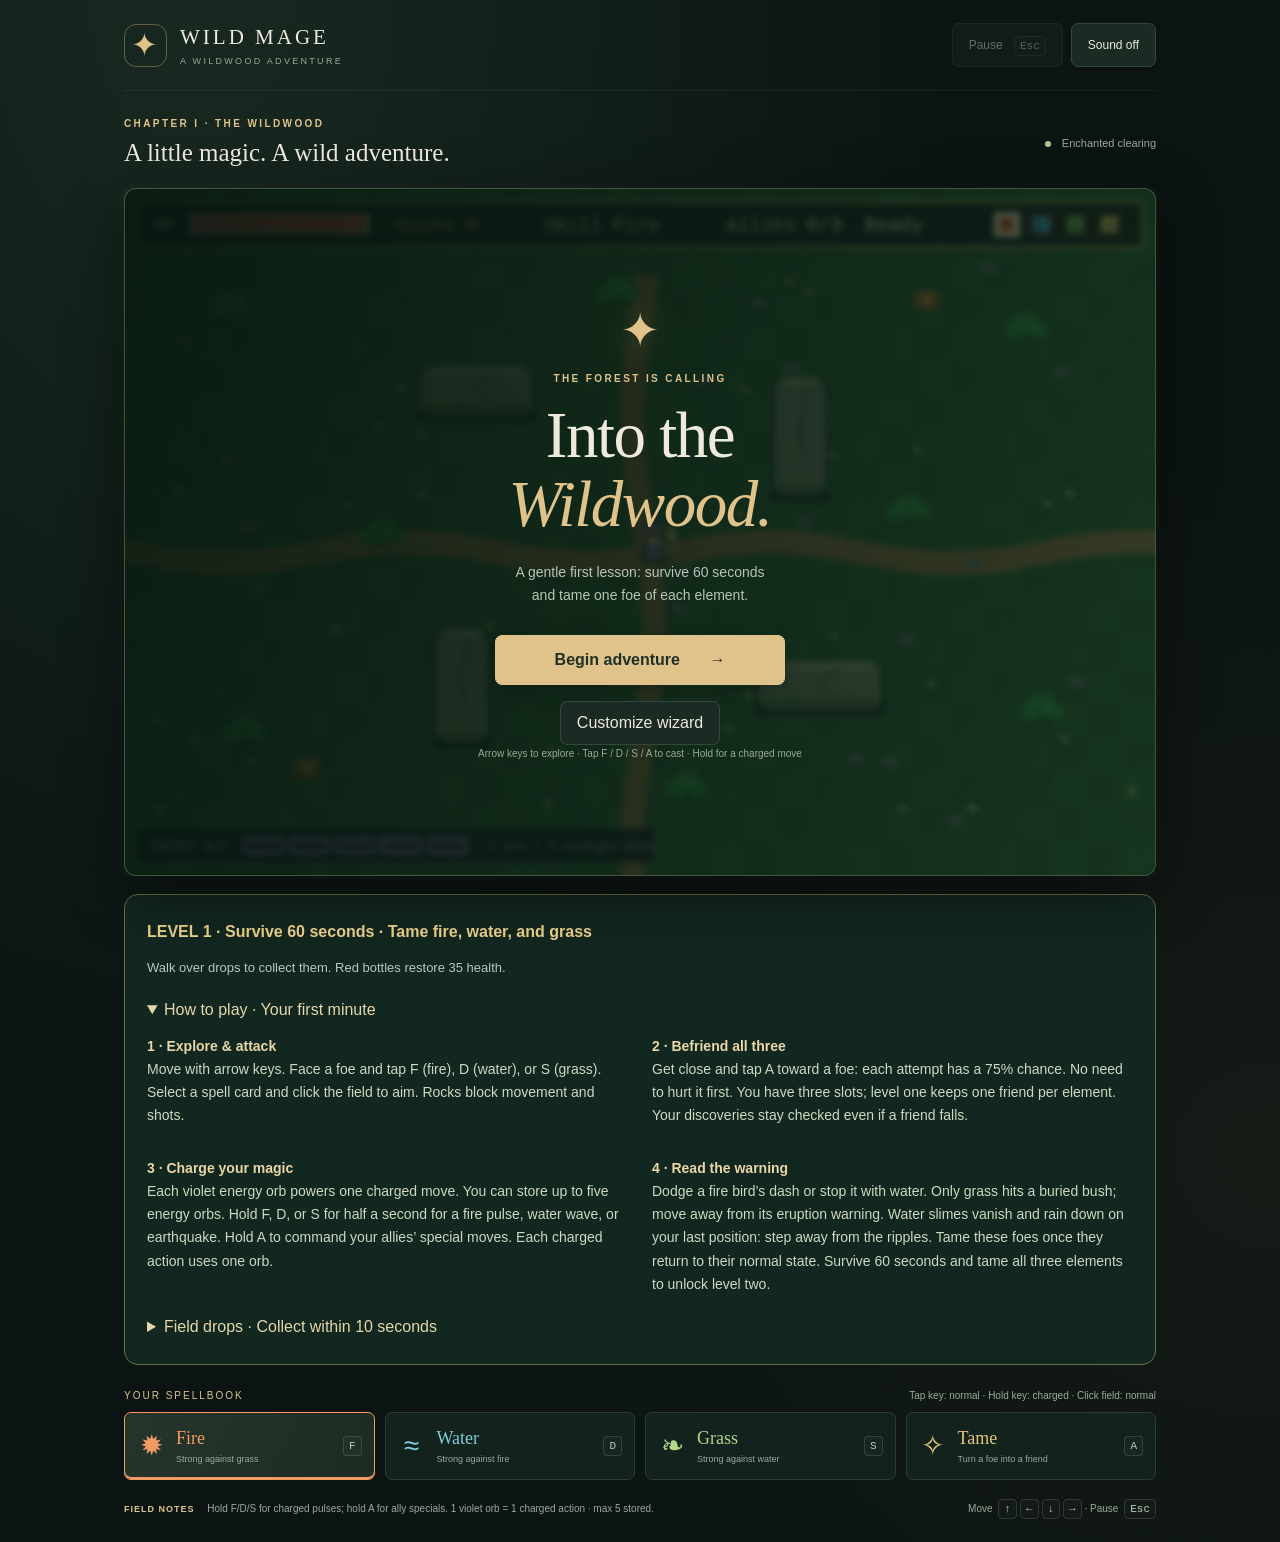
==== index.html @ be99b83e "Enable Ace glow overlay in live game" ====
<!DOCTYPE html>
<html lang="en">
<head>
  <meta charset="UTF-8" />
  <meta name="viewport" content="width=device-width, initial-scale=1.0" />
  <meta name="theme-color" content="#101c19" />
  <title>Wild Mage — Into the Wildwood</title>
  <link rel="stylesheet" href="style.css" />

</head>
<body>
  <main class="game-shell">
    <header class="title-bar">
      <a class="brand" href="./" aria-label="Wild Mage home"><span class="brand-mark" aria-hidden="true">✦</span><span>WILD MAGE<small>A WILDWOOD ADVENTURE</small></span></a>
      <div class="header-actions">

        <button id="pauseButton" type="button" disabled>Pause <kbd>Esc</kbd></button>
        <button id="muteButton" type="button" aria-pressed="true" aria-label="Sound muted. Enable sound">Sound off</button>
      </div>
    </header>
    <p id="wizardNotice" class="start-tip" role="status"></p>
    <div class="world-heading"><div><p class="eyebrow">CHAPTER I · THE WILDWOOD</p><h1>A little magic. A wild adventure.</h1></div><span class="world-tag"><i></i> Enchanted clearing</span></div>
    <section class="canvas-frame" aria-label="Wild Mage game">
      <canvas id="gameCanvas" width="960" height="640" tabindex="0" aria-label="Game field. Move with arrow keys. F fire, D water, S grass, A tame. Escape pauses.">Your browser needs Canvas support to play Wild Mage.</canvas>
      <div id="startScreen" class="overlay">
        <div class="panel">
          <div class="sigil" aria-hidden="true">✦</div><p class="eyebrow">THE FOREST IS CALLING</p>
          <h2>Into the<br><em>Wildwood.</em></h2>
          <p>A gentle first lesson: survive 60 seconds<br>and tame one foe of each element.</p>
          <button id="startButton" class="primary-button" type="button">Begin adventure <span aria-hidden="true">→</span></button>

          <button id="customizeStart" type="button">Customize wizard</button>
          <p class="start-tip">Arrow keys to explore · Tap F / D / S / A to cast · Hold for a charged move</p>
        </div>
      </div>
      <div id="pauseScreen" class="overlay hidden">
        <div class="panel"><div class="sigil" aria-hidden="true">☾</div><p class="eyebrow">TAKE A BREATHER</p><h2>Forest at rest.</h2><p>Your adventure will be here when you return.</p><button id="resumeButton" class="primary-button" type="button">Resume adventure →</button><button id="customizePaused" type="button">Customize wizard</button><p class="start-tip">Or press Escape to continue</p></div>
      </div>
      <div id="levelCompleteScreen" class="overlay hidden"><div class="panel"><p class="eyebrow">CLEARING COMPLETE</p><h2>Three elements.<br>One team.</h2><p>You survived a minute and befriended fire, water, and grass. Your health is restored when you enter the next area.</p><button id="nextLevelButton" class="primary-button" type="button">Enter level two →</button></div></div>
      <div id="gameOverScreen" class="overlay hidden">
        <div class="panel"><p class="eyebrow">EVERY END IS A BEGINNING</p><h2>A spell<br>to remember.</h2><p id="finalScore">Final coins: 0</p><button id="restartButton" class="primary-button" type="button">Try again →</button><p class="start-tip">Press R to begin a new adventure</p></div>
      </div>
    </section>

    <section class="field-guide" aria-label="Tutorial and objectives"><p id="lessonProgress" role="status">LEVEL 1 · Survive 60 seconds · Tame fire, water, and grass</p><p id="activeBuffs">Walk over drops to collect them. Red bottles restore 35 health.</p>
      <details open><summary>How to play · Your first minute</summary><div class="guide-grid">
      <p><strong>1 · Explore & attack</strong>Move with arrow keys. Face a foe and tap F (fire), D (water), or S (grass). Select a spell card and click the field to aim. Rocks block movement and shots.</p>
      <p><strong>2 · Befriend all three</strong>Get close and tap A toward a foe: each attempt has a 75% chance. No need to hurt it first. You have three slots; level one keeps one friend per element. Your discoveries stay checked even if a friend falls.</p>
      <p><strong>3 · Charge your magic</strong>Each violet energy orb powers one charged move. You can store up to five energy orbs. Hold F, D, or S for half a second for a fire pulse, water wave, or earthquake. Hold A to command your allies’ special moves. Each charged action uses one orb.</p>
      <p><strong>4 · Read the warning</strong>Dodge a fire bird’s dash or stop it with water. Only grass hits a buried bush; move away from its eruption warning. Water slimes vanish and rain down on your last position: step away from the ripples. Tame these foes once they return to their normal state. Survive 60 seconds and tame all three elements to unlock level two.</p>
      </div></details>
      <details><summary>Field drops · Collect within 10 seconds</summary><div class="guide-grid">
      <p><strong>Collect before they vanish</strong>Coins, bonus items, energy, health potions, and slot charms disappear after 10 seconds of play if uncollected. Pausing freezes this timer. Every defeated foe drops coins and has a 10% bonus-item chance.</p>
      <p><strong>◇ Element shield · 20s</strong>Immunity to the element of the foe that dropped it. While active, a circular elemental field surrounds the mage in that element's colour.</p><p><strong>5 Rare union · 15s</strong>Five temporary helpers of the defeated foe’s element. They use no taming slots and do not count toward your lesson.</p>
      <p><strong>↗ Attack upgrade · Until replaced or defeated</strong>Randomly gives three spreading shots or an exploding shot. Applies to regular elemental attacks and lasts until you collect another attack upgrade or die.</p><p><strong>★ Ace · 8s</strong>Your spells hit every element, including buried or dashing foes, with bonus damage. You take no damage.</p>
      <p><strong>Violet energy</strong>Each orb can power one charged attack. You can keep up to five orbs in your inventory; extra orbs stay on the ground until their timer expires.</p><p><strong>Coins & health</strong>Every defeated foe drops coins. Red health bottles appear around the clearing at random intervals and heal 35 health.</p>
      </div></details></section>
    <section class="spell-section" aria-label="Spell selection">
      <div class="section-label"><span>YOUR SPELLBOOK</span><span>Tap key: normal · Hold key: charged · Click field: normal</span></div>
      <div class="spell-grid">
        <button class="spell-card" data-skill="0" style="--spell:#f29a65" aria-pressed="true"><span class="spell-icon" aria-hidden="true">✹</span><span><strong>Fire</strong><small>Strong against grass</small></span><kbd>F</kbd></button>
        <button class="spell-card" data-skill="1" style="--spell:#7bcddd" aria-pressed="false"><span class="spell-icon" aria-hidden="true">≈</span><span><strong>Water</strong><small>Strong against fire</small></span><kbd>D</kbd></button>
        <button class="spell-card" data-skill="2" style="--spell:#b2d88a" aria-pressed="false"><span class="spell-icon" aria-hidden="true">❧</span><span><strong>Grass</strong><small>Strong against water</small></span><kbd>S</kbd></button>
        <button class="spell-card" data-skill="3" style="--spell:#e4c77d" aria-pressed="false"><span class="spell-icon" aria-hidden="true">✧</span><span><strong>Tame</strong><small>Turn a foe into a friend</small></span><kbd>A</kbd></button>
      </div>
    </section>
    <footer class="hint-bar"><span><b>FIELD NOTES</b> Hold F/D/S for charged pulses; hold A for ally specials. 1 violet orb = 1 charged action · max 5 stored.</span><span>Move <kbd>↑</kbd><kbd>←</kbd><kbd>↓</kbd><kbd>→</kbd> · Pause <kbd>Esc</kbd></span></footer>
  </main>

  <dialog id="wizardDialog" aria-label="Customize your wizard"><button id="closeWizard" type="button" aria-label="Close character creator">Close ×</button><iframe id="wizardFrame" title="Wizard character generator"></iframe></dialog>
  <script src="game.js"></script>
  <script src="energy-orbs.js"></script>
  <script src="spread-upgrade.js"></script>
  <script src="shield-buff.js"></script>
  <script src="wizard-player.js"></script>
  <script src="wizard-flow-fix.js"></script>
  <script src="ace-glow.js"></script>

</body>
</html>
---- style.css ----
:root {
  color-scheme:dark;
  --ink:#eeeadd;
  --muted:#9aa99d;
  --gold:#dfc38b;
  --panel:#15231f;
  --edge:#33483c
}


* {
  box-sizing:border-box
}

body {
  margin:0;
  min-height:100vh;
  background:radial-gradient(ellipse at 15% 0%,#243b2e88,transparent 50%),radial-gradient(ellipse at 100% 75%,#55452a22,transparent 45%),#0b1412;
  color:var(--ink);
  font-family:Segoe UI,Arial,sans-serif
}

button,a {
  -webkit-tap-highlight-color:transparent
}

button {
  font:inherit;
  cursor:pointer
}

button:disabled {
  opacity:.4;
  cursor:default
}

button:focus-visible,a:focus-visible,canvas:focus-visible {
  outline:3px solid var(--gold);
  outline-offset:4px
}

button {
  border:1px solid var(--edge);
  border-radius:7px;
  background:#1b2a23;
  color:var(--ink);
  min-height:44px;
  padding:10px 16px
}

button:hover:not(:disabled) {
  background:#2b4032
}

kbd {
  font:11px Consolas,monospace;
  border:1px solid #ffffff20;
  border-radius:4px;
  padding:3px 5px;
  color:#becabd;
  background:#ffffff05
}

.game-shell {
  width:min(1100px,100%);
  margin:auto;
  padding:0 34px 24px
}

.title-bar {
  display:flex;
  justify-content:space-between;
  align-items:center;
  border-bottom:1px solid #ffffff0d;
  padding:23px 0
}

.brand {
  display:flex;
  align-items:center;
  gap:13px;
  text-decoration:none;
  color:var(--ink);
  font-family:Georgia,serif;
  font-size:21px;
  letter-spacing:3px
}

.brand-mark {
  display:grid;
  place-items:center;
  width:43px;
  height:43px;
  border:1px solid #bba16b77;
  border-radius:12px;
  color:var(--gold);
  font-size:32px
}

.brand small {
  display:block;
  font:9px Segoe UI,sans-serif;
  letter-spacing:2.3px;
  color:var(--muted);
  margin-top:6px
}

.header-actions {
  display:flex;
  gap:8px
}

.header-actions button {
  font-size:12px
}

.header-actions kbd {
  margin-left:8px
}

.world-heading {
  display:flex;
  justify-content:space-between;
  align-items:center;
  gap:16px;
  padding:27px 0 21px
}

.eyebrow {
  font-size:10px;
  letter-spacing:2.4px;
  font-weight:600;
  color:var(--gold);
  margin:0 0 10px
}

h1 {
  font:25px Georgia,serif;
  margin:0;
  font-weight:normal
}

.world-tag {
  white-space:nowrap;
  color:var(--muted);
  font-size:11px
}

.world-tag i {
  display:inline-block;
  width:6px;
  height:6px;
  border-radius:50%;
  background:#aac989;
  margin-right:8px
}

.canvas-frame {
  position:relative;
  border:1px solid #70815b88;
  border-radius:12px;
  background:#132418;
  box-shadow:0 18px 60px #0007,0 0 0 5px #ffffff03;
  aspect-ratio:3/2;
  overflow:hidden
}

canvas {
  width:100%;
  height:100%;
  display:block;
  image-rendering:pixelated;
  cursor:crosshair
}

.overlay {
  position:absolute;
  inset:0;
  display:grid;
  place-items:center;
  padding:18px;
  background:linear-gradient(110deg,#081710ed,#0d2015a8);
  backdrop-filter:blur(3px)
}

.overlay.hidden {
  display:none
}

.panel {
  width:min(520px,100%);
  text-align:center;
  padding:22px
}

.sigil {
  color:var(--gold);
  font-size:48px;
  margin-bottom:15px;
  text-shadow:0 0 40px #e4c77d55
}

.panel h2 {
  font:clamp(30px,5.5vw,65px)/1.06 Georgia,serif;
  letter-spacing:-1.5px;
  margin:17px 0 22px
}

.panel h2 em {
  color:var(--gold);
  font-weight:normal
}

.panel p:not(.eyebrow) {
  font-size:14px;
  line-height:1.7;
  color:#b7c4b6;
  margin:0
}

.primary-button {
  display:block;
  width:min(290px,100%);
  margin:27px auto 16px;
  background:var(--gold);
  color:#203024;
  font-weight:600;
  border-color:var(--gold);
  padding:15px 20px;
  box-shadow:0 4px 18px #0003
}

.primary-button:hover:not(:disabled) {
  background:#efdaa8
}

.primary-button span {
  margin-left:25px
}

.panel p.start-tip {
  font-size:10px;
  color:#98aa95
}

.spell-section {
  margin-top:25px
}

.section-label {
  display:flex;
  justify-content:space-between;
  color:var(--muted);
  font-size:10px;
  margin-bottom:11px
}

.section-label span:first-child {
  letter-spacing:2px;
  color:var(--gold)
}

.spell-grid {
  display:grid;
  grid-template-columns:repeat(4,1fr);
  gap:10px
}

.spell-card {
  display:flex;
  align-items:center;
  gap:11px;
  text-align:left;
  padding:15px 12px;
  background:#14221d;
  border-color:#2c3c32;
  position:relative
}

.spell-card[aria-pressed=true] {
  border-color:var(--spell);
  background:linear-gradient(120deg,#ffffff0b,transparent),#1c2c23;
  box-shadow:inset 0 -2px var(--spell)
}

.spell-icon {
  color:var(--spell);
  font-size:28px;
  width:28px;
  text-align:center
}

.spell-card strong {
  display:block;
  font:18px Georgia,serif;
  color:var(--spell)
}

.spell-card small {
  display:block;
  font-size:9px;
  margin-top:5px;
  color:var(--muted)
}

.spell-card kbd {
  margin-left:auto
}

.hint-bar {
  display:flex;
  justify-content:space-between;
  gap:20px;
  margin-top:20px;
  font-size:10px;
  color:var(--muted);
  line-height:1.8
}

.hint-bar b {
  font-size:9px;
  letter-spacing:1px;
  color:var(--gold);
  margin-right:10px
}

.hint-bar kbd {
  margin-left:3px
}

@media(max-width:720px) {
  .game-shell {
  padding:0 14px 20px
}

.title-bar {
  padding:16px 0
}

.brand {
  font-size:16px;
  letter-spacing:2px
}

.brand small {
  font-size:7px
}

.brand-mark {
  width:32px;
  height:36px;
  font-size:25px
}

.header-actions button {
  padding:8px;
  font-size:10px
}

.header-actions kbd,.world-tag {
  display:none
}

.world-heading {
  padding:20px 0 16px
}

h1 {
  font-size:21px
}

.spell-grid {
  grid-template-columns:repeat(2,1fr)
}

.panel {
  padding:8px
}

.panel h2 {
  font-size:32px;
  margin:8px 0 12px
}

.panel .sigil {
  font-size:25px;
  margin:0 0 6px
}

.panel .eyebrow {
  font-size:8px
}

.panel p:not(.eyebrow) {
  font-size:11px
}

.primary-button {
  margin:12px auto 8px;
  padding:10px
}

.hint-bar {
  flex-direction:column;
  gap:8px
}

.section-label {
  font-size:9px;
  gap:12px
}

.canvas-frame {
  min-height:300px;
  aspect-ratio:3/2
}

.panel p.start-tip {
  font-size:9px
}


}

.field-guide{margin:18px 0;padding:18px 22px;border:1px solid #65714b;border-radius:14px;background:#12271f;color:#ced8c2}.field-guide>p:first-child{color:#ecd28b;font-weight:700}.field-guide p{line-height:1.65;margin:6px 0 12px}.field-guide summary{cursor:pointer;padding:10px 0;color:#e5d7aa}.guide-grid{display:grid;grid-template-columns:1fr 1fr;gap:12px 24px;font-size:14px}.guide-grid strong{display:block;color:#e9d7a7}#activeBuffs{font-size:13px;color:#b6c9ba}@media(max-width:640px){.guide-grid{grid-template-columns:1fr}.field-guide{padding:14px}}

#wizardDialog{width:min(1280px,96vw);height:94vh;max-width:none;max-height:96vh;padding:42px 0 0;background:#071711;border:1px solid #a08a51;border-radius:16px;color:#f5ecd9;overflow:hidden}#wizardDialog::backdrop{background:#020c09db}#wizardFrame{width:100%;height:100%;border:0}#closeWizard{position:absolute;right:12px;top:6px;padding:4px 12px}#customizeStart,#customizePaused{display:block;margin:12px auto 0}#wizardNotice:empty{display:none}
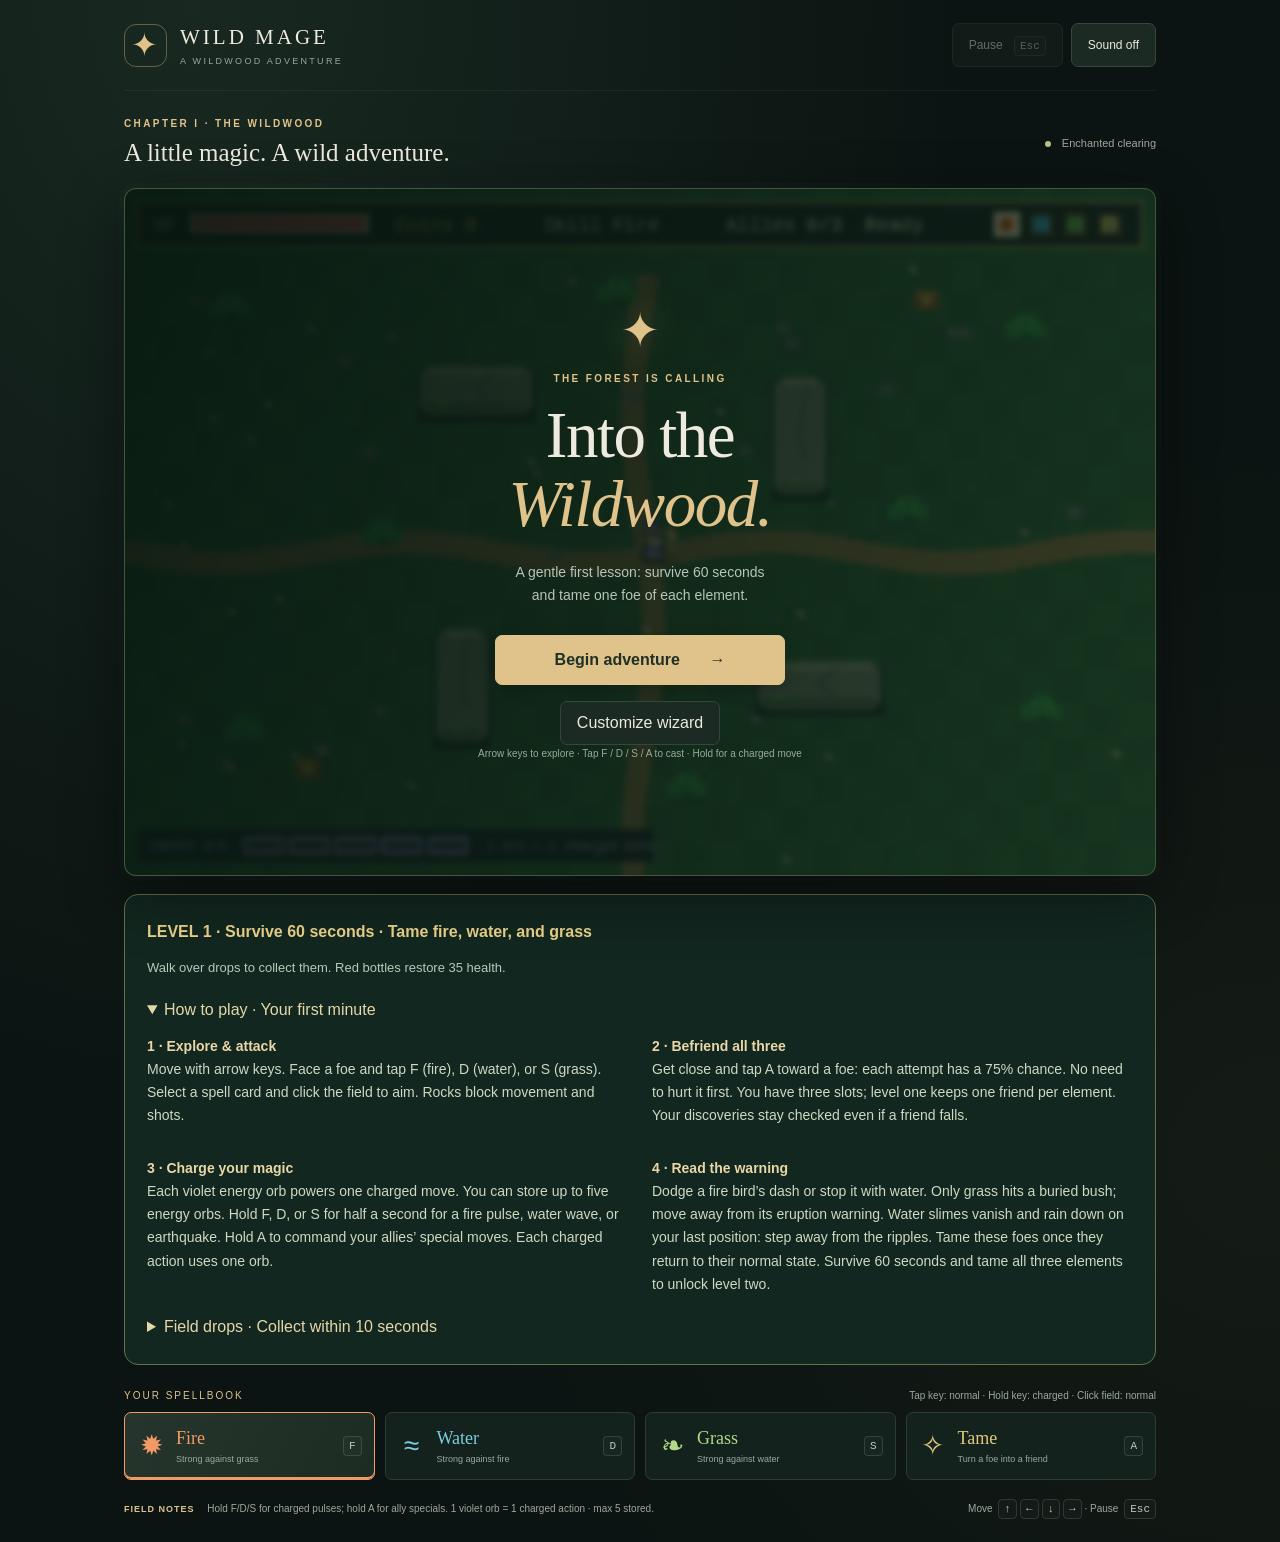
==== commit cbe868c2: "Load level progression rules for level 2 and 3" ====
--- a/index.html
+++ b/index.html
@@ -75,6 +75,7 @@
   <script src="wizard-player.js"></script>
   <script src="wizard-flow-fix.js"></script>
   <script src="ace-glow.js"></script>
+  <script src="level-progression.js"></script>
 
 </body>
 </html>
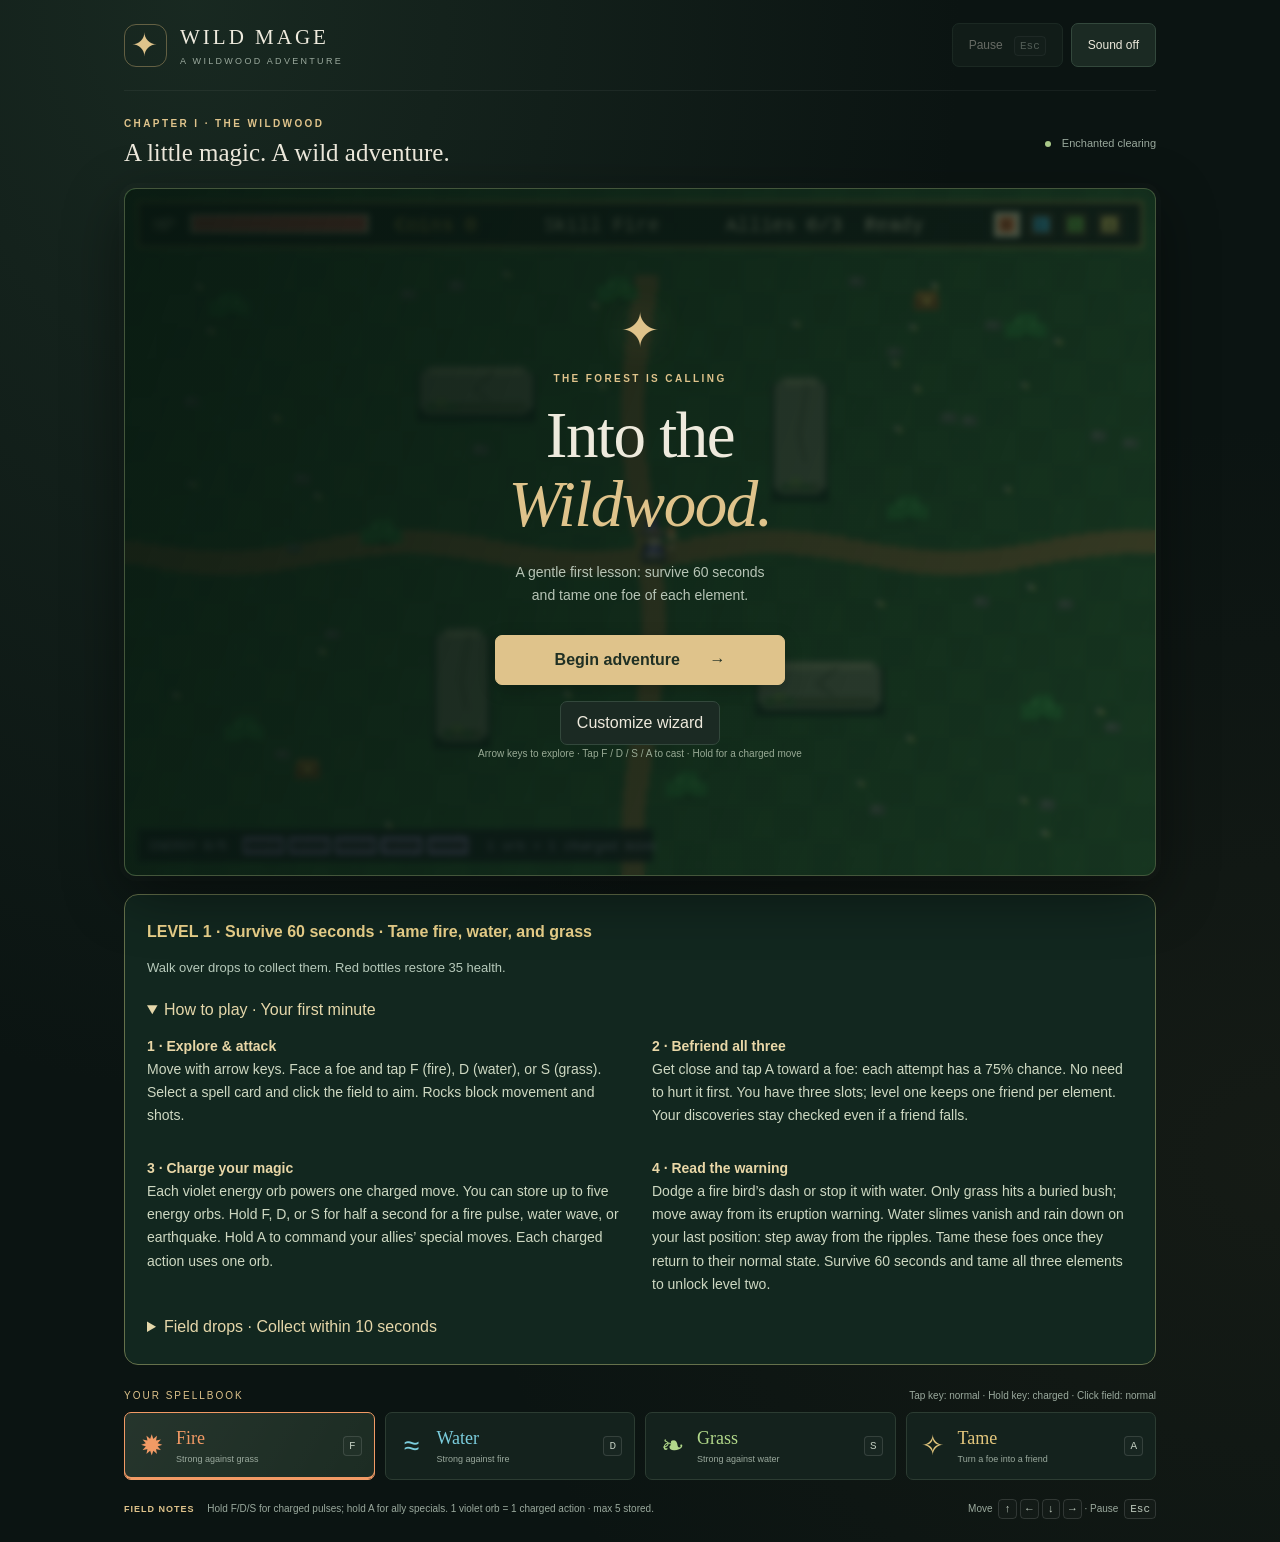
==== commit c020d7a4: "Load level 3 forest map" ====
--- a/index.html
+++ b/index.html
@@ -75,6 +75,7 @@
   <script src="wizard-player.js"></script>
   <script src="wizard-flow-fix.js"></script>
   <script src="ace-glow.js"></script>
+  <script src="level-three.js"></script>
   <script src="level-progression.js"></script>
 
 </body>
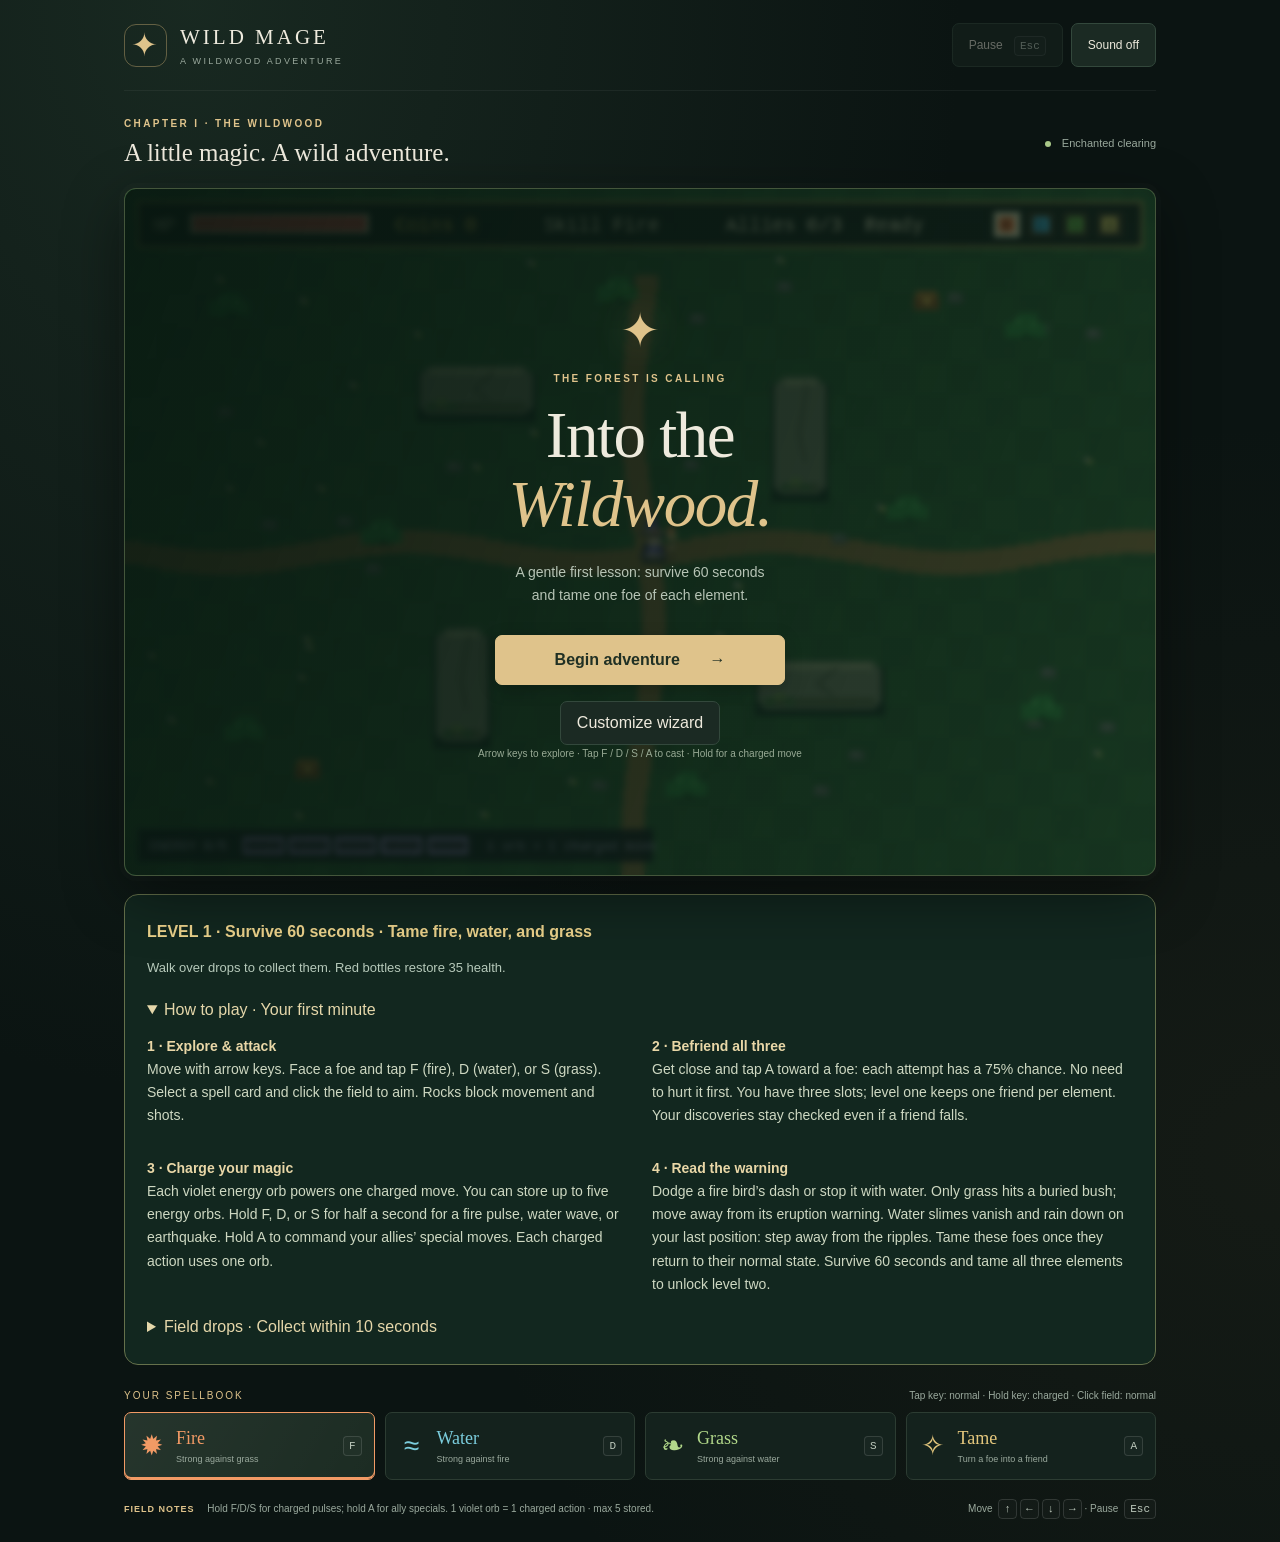
==== commit 4f7878f3: "Load directional aim assist" ====
--- a/index.html
+++ b/index.html
@@ -77,6 +77,7 @@
   <script src="ace-glow.js"></script>
   <script src="level-three.js"></script>
   <script src="level-progression.js"></script>
+  <script src="aim-assist.js"></script>
 
 </body>
 </html>
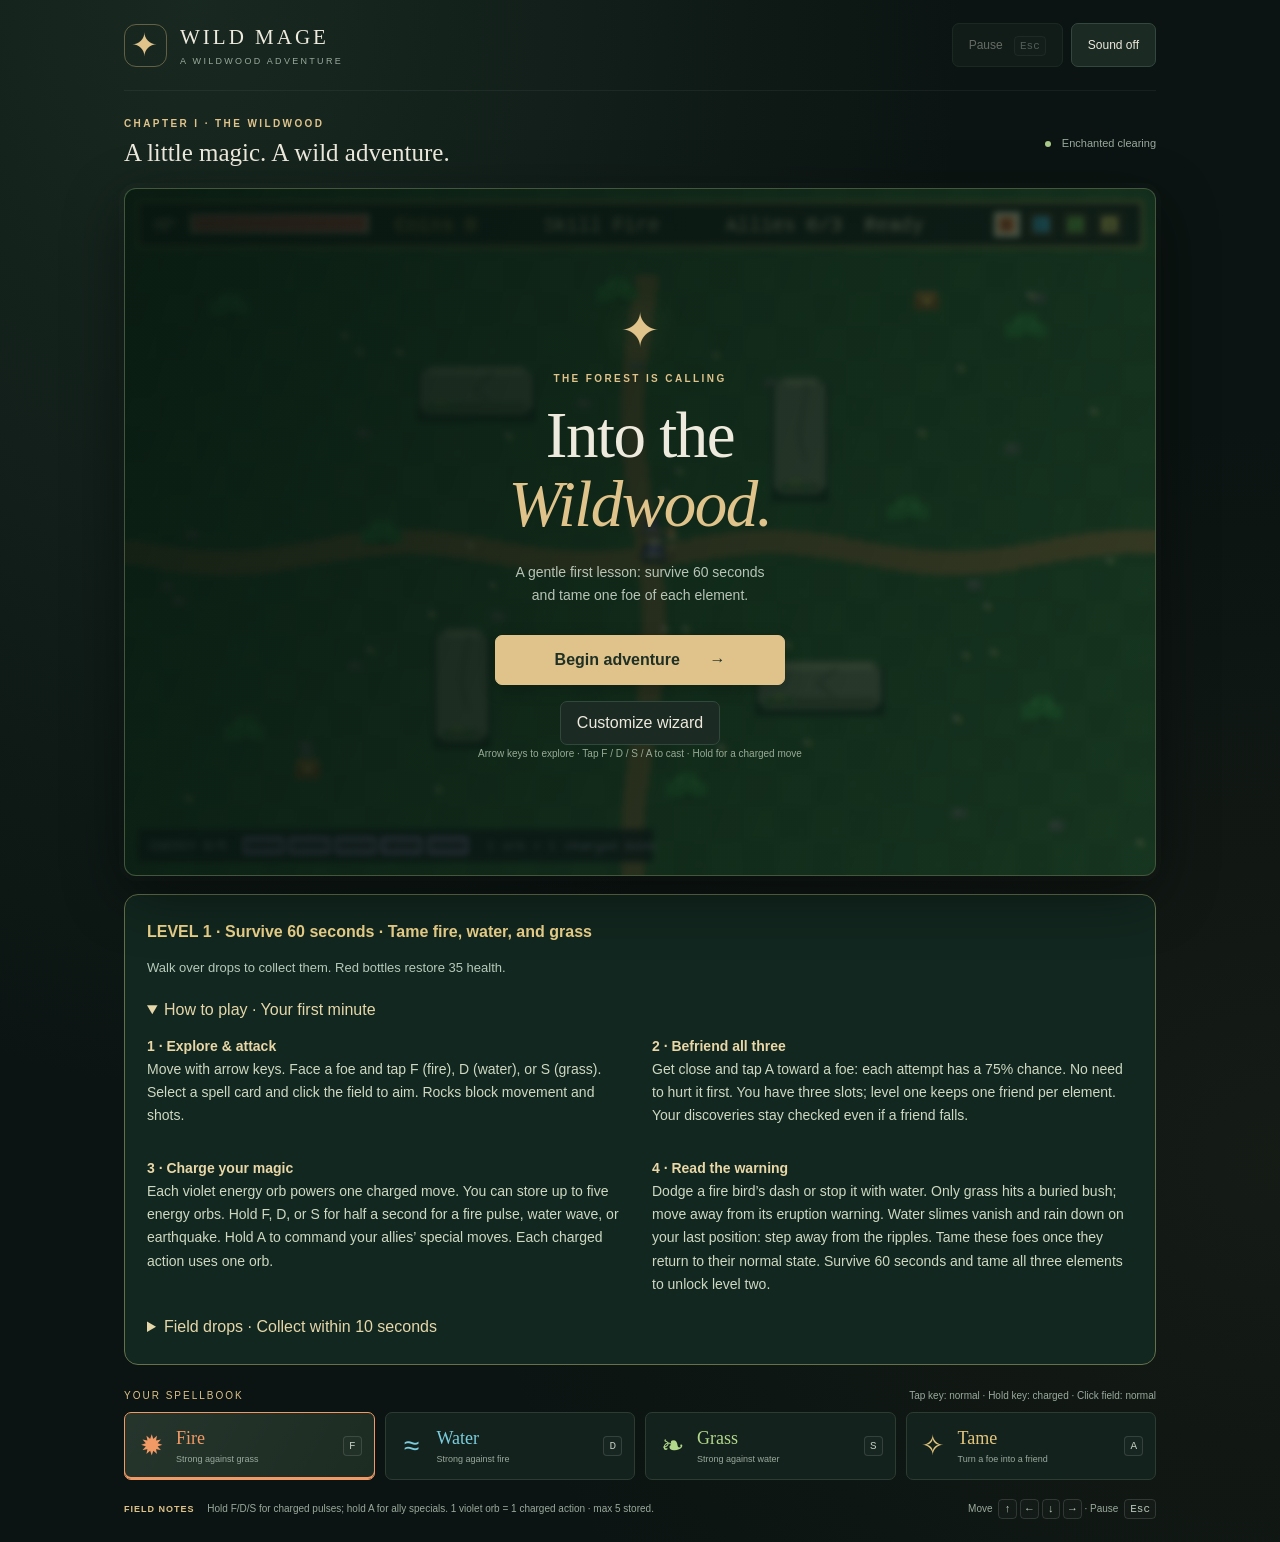
==== commit e7b2e5d8: "Update Ace guide to 20 seconds and 20 percent attack boost" ====
--- a/index.html
+++ b/index.html
@@ -52,7 +52,7 @@
       <details><summary>Field drops · Collect within 10 seconds</summary><div class="guide-grid">
       <p><strong>Collect before they vanish</strong>Coins, bonus items, energy, health potions, and slot charms disappear after 10 seconds of play if uncollected. Pausing freezes this timer. Every defeated foe drops coins and has a 10% bonus-item chance.</p>
       <p><strong>◇ Element shield · 20s</strong>Immunity to the element of the foe that dropped it. While active, a circular elemental field surrounds the mage in that element's colour.</p><p><strong>5 Rare union · 15s</strong>Five temporary helpers of the defeated foe’s element. They use no taming slots and do not count toward your lesson.</p>
-      <p><strong>↗ Attack upgrade · Until replaced or defeated</strong>Randomly gives three spreading shots or an exploding shot. Applies to regular elemental attacks and lasts until you collect another attack upgrade or die.</p><p><strong>★ Ace · 8s</strong>Your spells hit every element, including buried or dashing foes, with bonus damage. You take no damage.</p>
+      <p><strong>↗ Attack upgrade · Until replaced or defeated</strong>Randomly gives three spreading shots or an exploding shot. Applies to regular elemental attacks and lasts until you collect another attack upgrade or die.</p><p><strong>★ Ace · 20s</strong>Your spells hit every element, including buried or dashing foes, with a 20% attack boost. You take no damage.</p>
       <p><strong>Violet energy</strong>Each orb can power one charged attack. You can keep up to five orbs in your inventory; extra orbs stay on the ground until their timer expires.</p><p><strong>Coins & health</strong>Every defeated foe drops coins. Red health bottles appear around the clearing at random intervals and heal 35 health.</p>
       </div></details></section>
     <section class="spell-section" aria-label="Spell selection">
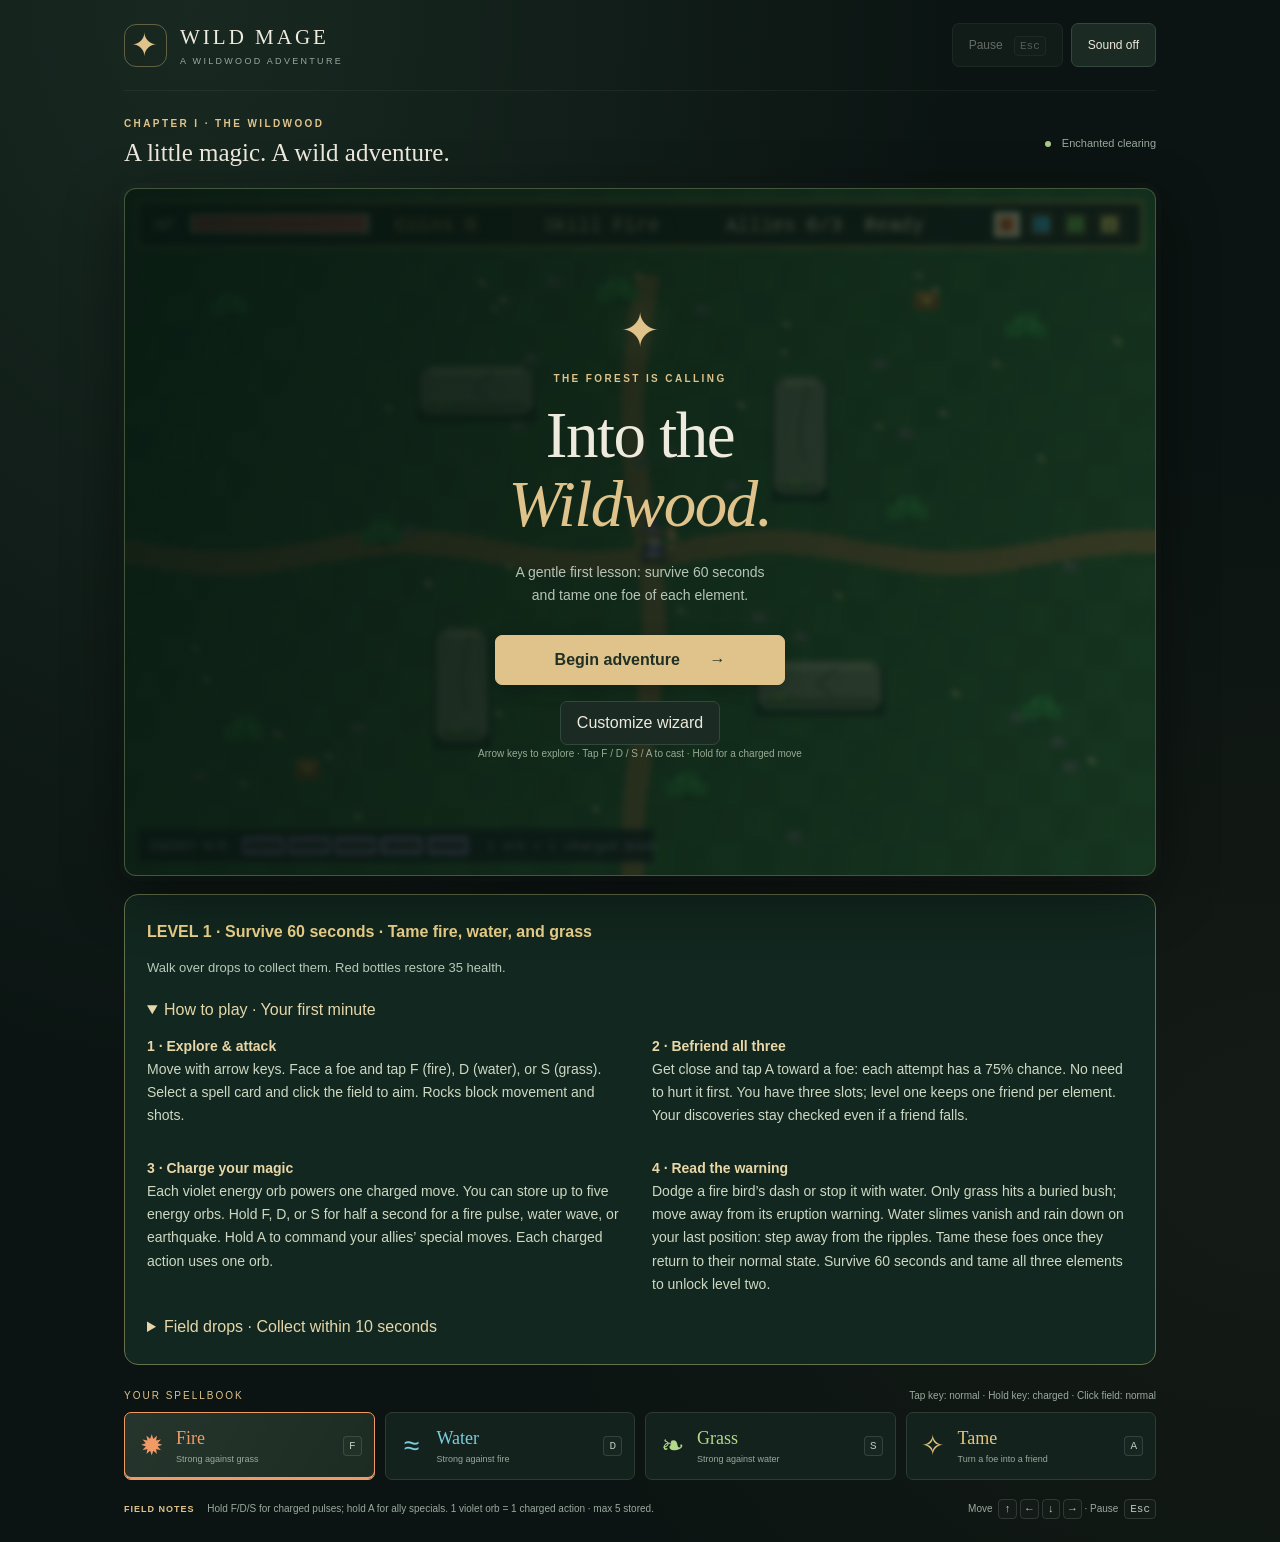
==== commit d30c20ef: "Fix combat and creator regressions; test the full script stack" ====
--- a/index.html
+++ b/index.html
@@ -73,7 +73,6 @@
   <script src="spread-upgrade.js"></script>
   <script src="shield-buff.js"></script>
   <script src="wizard-player.js"></script>
-  <script src="wizard-flow-fix.js"></script>
   <script src="ace-glow.js"></script>
   <script src="level-three.js"></script>
   <script src="level-progression.js"></script>
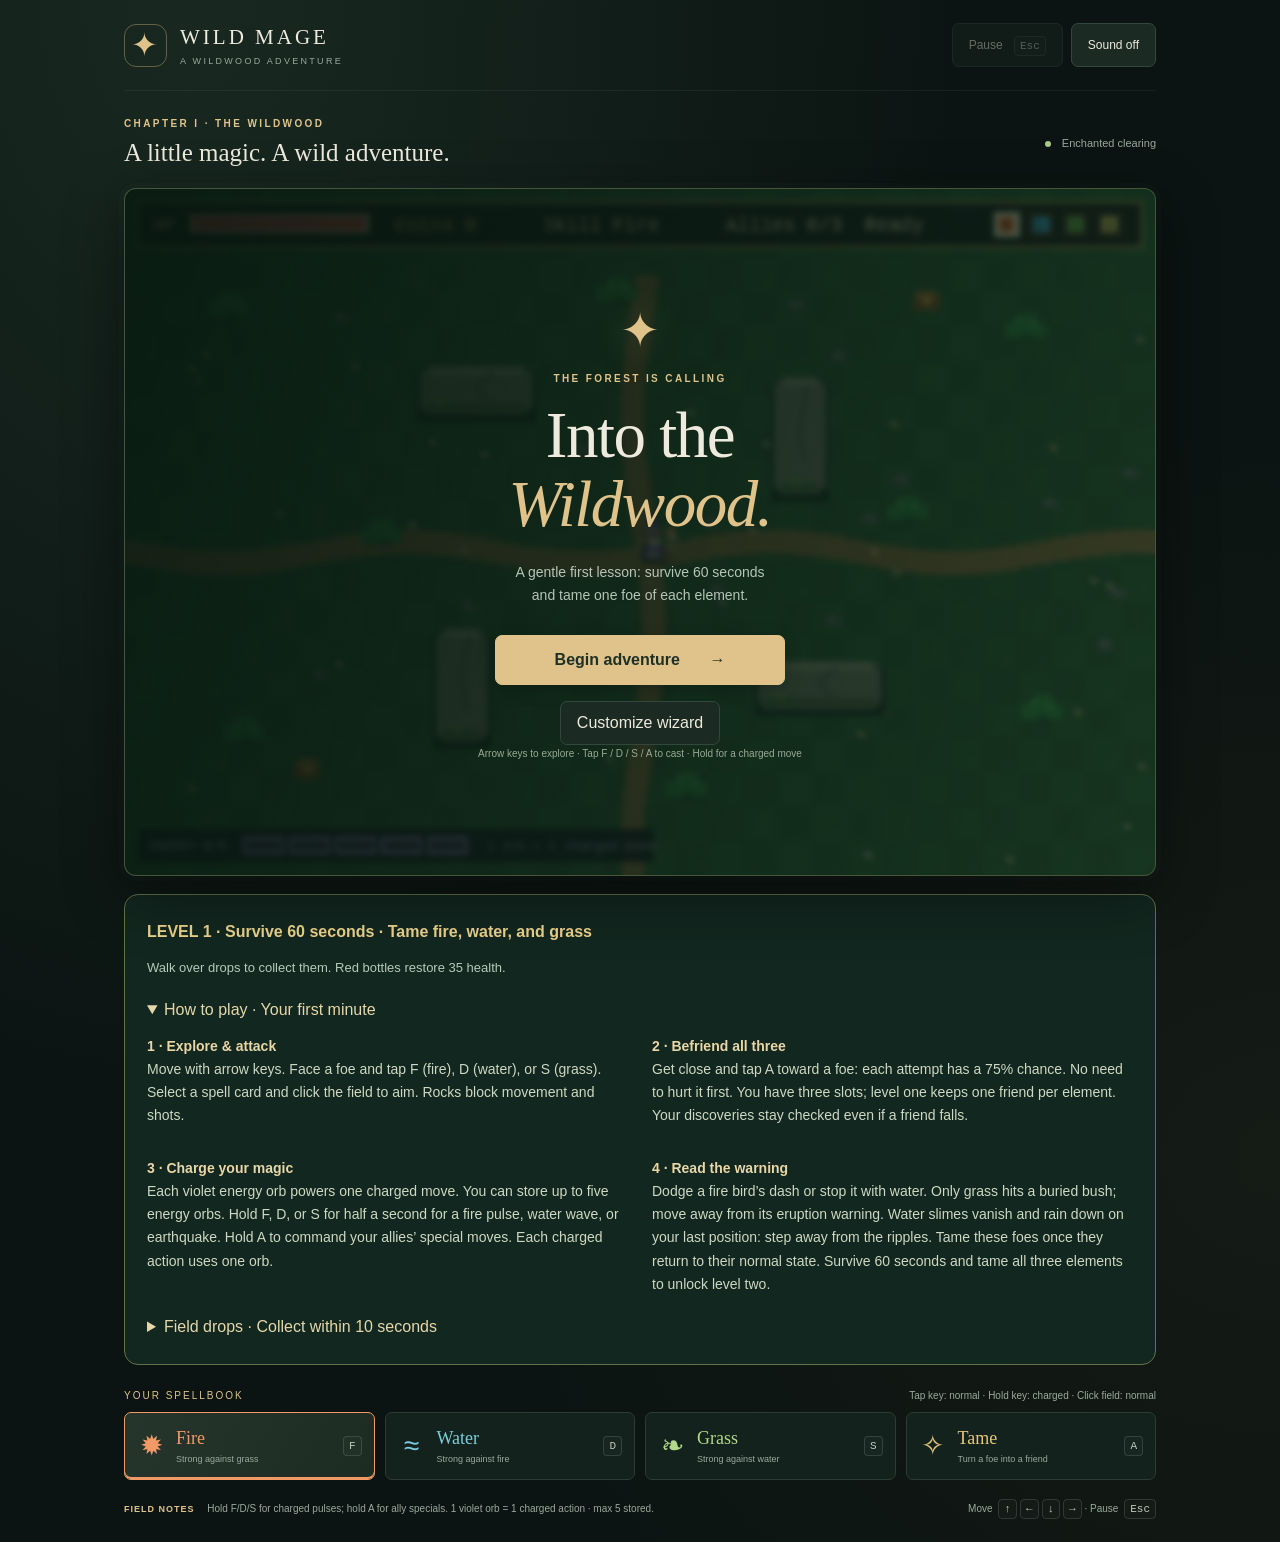
==== commit c7ffd0b5: "Load 50% larger charged move range override" ====
--- a/index.html
+++ b/index.html
@@ -70,6 +70,7 @@
   <dialog id="wizardDialog" aria-label="Customize your wizard"><button id="closeWizard" type="button" aria-label="Close character creator">Close ×</button><iframe id="wizardFrame" title="Wizard character generator"></iframe></dialog>
   <script src="game.js"></script>
   <script src="energy-orbs.js"></script>
+  <script src="charged-range.js"></script>
   <script src="spread-upgrade.js"></script>
   <script src="shield-buff.js"></script>
   <script src="wizard-player.js"></script>
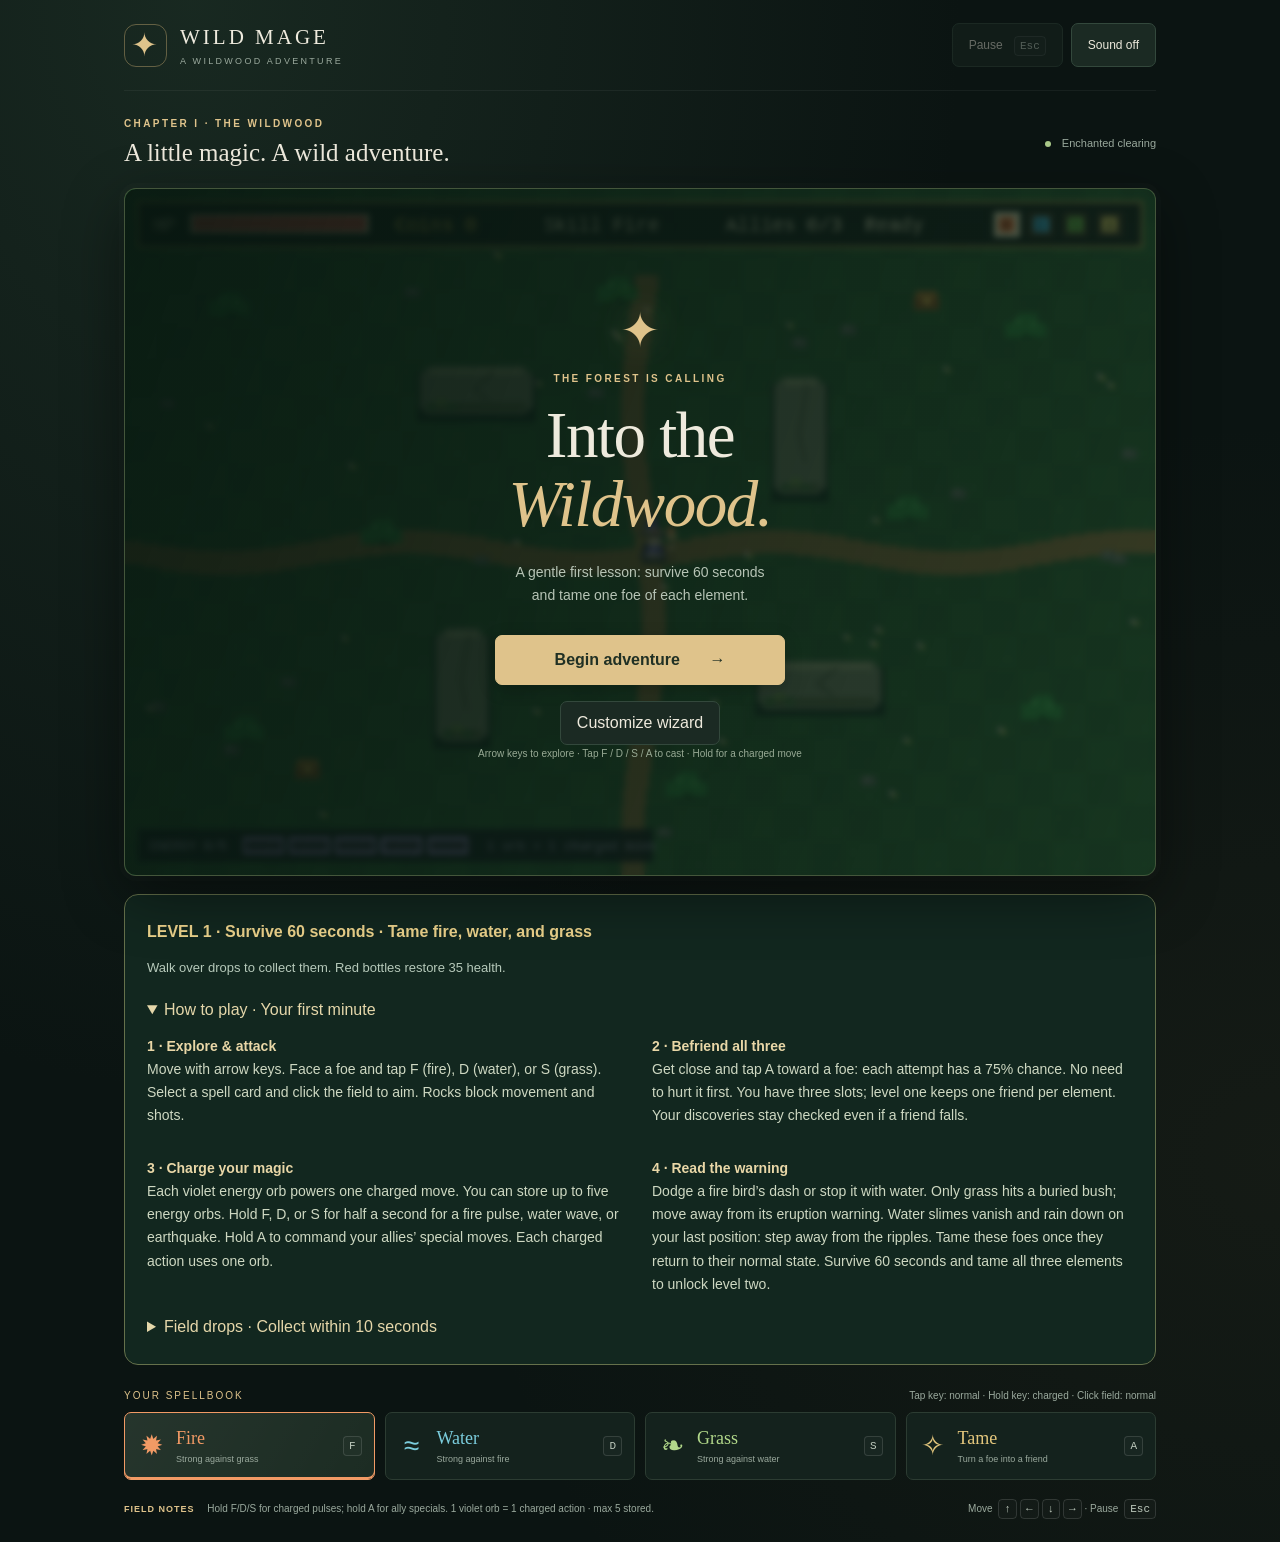
==== commit 56a59549: "Load approved grass charged sprite override" ====
--- a/index.html
+++ b/index.html
@@ -53,7 +53,7 @@
       <p><strong>Collect before they vanish</strong>Coins, bonus items, energy, health potions, and slot charms disappear after 10 seconds of play if uncollected. Pausing freezes this timer. Every defeated foe drops coins and has a 10% bonus-item chance.</p>
       <p><strong>◇ Element shield · 20s</strong>Immunity to the element of the foe that dropped it. While active, a circular elemental field surrounds the mage in that element's colour.</p><p><strong>5 Rare union · 15s</strong>Five temporary helpers of the defeated foe’s element. They use no taming slots and do not count toward your lesson.</p>
       <p><strong>↗ Attack upgrade · Until replaced or defeated</strong>Randomly gives three spreading shots or an exploding shot. Applies to regular elemental attacks and lasts until you collect another attack upgrade or die.</p><p><strong>★ Ace · 20s</strong>Your spells hit every element, including buried or dashing foes, with a 20% attack boost. You take no damage.</p>
-      <p><strong>Violet energy</strong>Each orb can power one charged attack. You can keep up to five orbs in your inventory; extra orbs stay on the ground until their timer expires.</p><p><strong>Coins & health</strong>Every defeated foe drops coins. Red health bottles appear around the clearing at random intervals and heal 35 health.</p>
+      <p><strong>Violet energy</strong>Each orb can power one charged attack. You can keep up to five energy orbs. Extra orbs stay on the ground until their timer expires.</p><p><strong>Coins & health</strong>Every defeated foe drops coins. Red health bottles appear around the clearing at random intervals and heal 35 health.</p>
       </div></details></section>
     <section class="spell-section" aria-label="Spell selection">
       <div class="section-label"><span>YOUR SPELLBOOK</span><span>Tap key: normal · Hold key: charged · Click field: normal</span></div>
@@ -71,6 +71,7 @@
   <script src="game.js"></script>
   <script src="energy-orbs.js"></script>
   <script src="charged-range.js"></script>
+  <script src="grass-charged-sprite.js"></script>
   <script src="spread-upgrade.js"></script>
   <script src="shield-buff.js"></script>
   <script src="wizard-player.js"></script>
